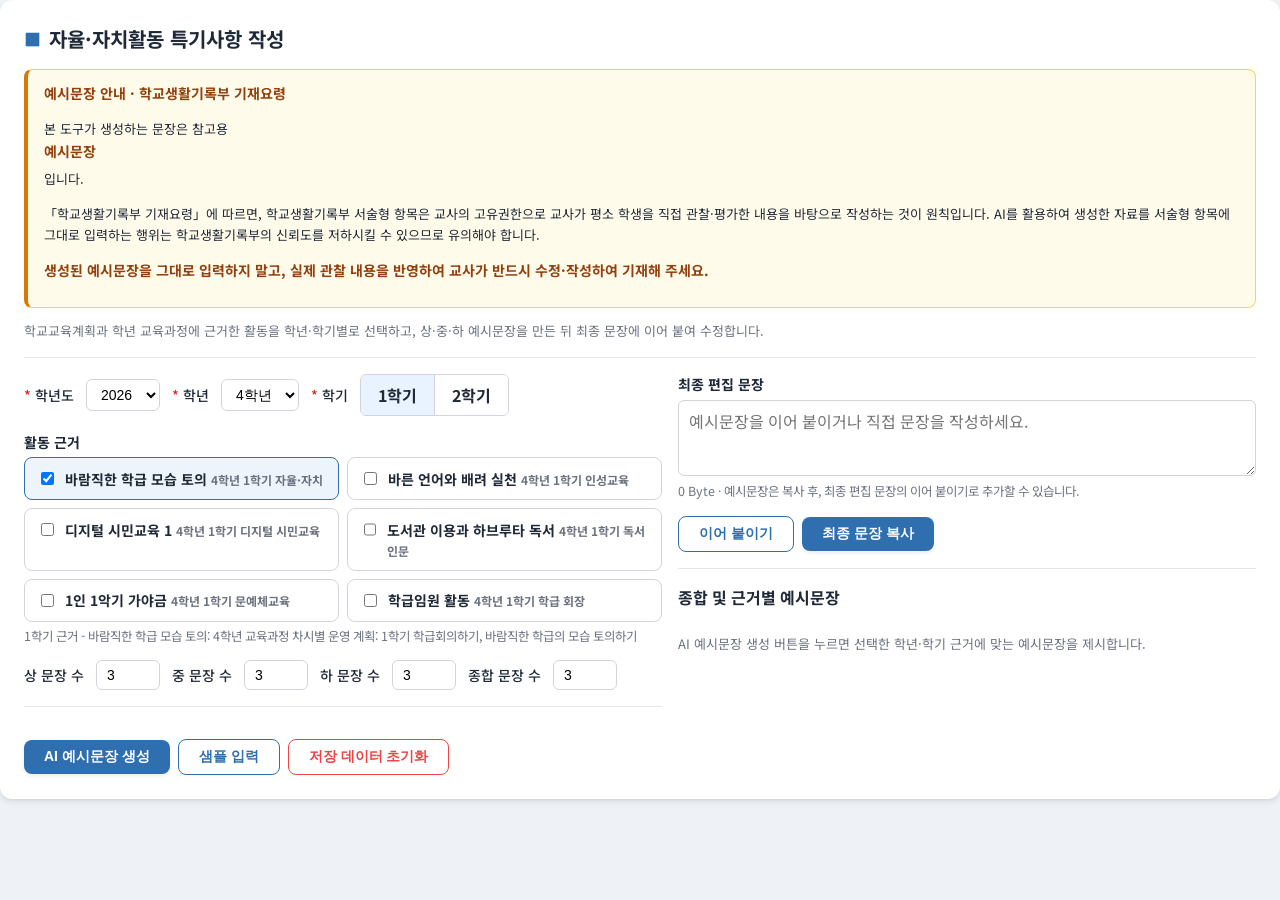
==== tabs/activity/index.html @ bfd838aa "Restrict append to final editor and add per-sentence copy buttons Co-authored-by: Cursor <cursoragen" ====
<!DOCTYPE html>
<html lang="ko">
<head>
  <meta charset="UTF-8">
  <meta name="viewport" content="width=device-width, initial-scale=1.0">
  <title>자율·자치활동 관리</title>
  <link href="https://fonts.googleapis.com/css2?family=Noto+Sans+KR:wght@400;500;700&display=swap" rel="stylesheet">
  <link rel="stylesheet" href="../../shared/css/neis-theme.css">
  <style>
    body {
      margin: 0;
      padding: 0;
    }

    .activity-layout {
      display: grid;
      grid-template-columns: minmax(0, 1.05fr) minmax(320px, 0.95fr);
      gap: 1rem;
    }

    .field-stack {
      display: flex;
      flex-direction: column;
      gap: 0.35rem;
      margin-bottom: 0.9rem;
    }

    .field-stack label {
      font-size: 0.875rem;
      font-weight: 700;
    }

    .field-stack select,
    .field-stack input,
    .field-stack textarea {
      border: 1px solid var(--neis-border);
      border-radius: 0.375rem;
      padding: 0.5rem 0.625rem;
      font: inherit;
      background: #fff;
      min-width: 0;
    }

    .field-stack textarea {
      min-height: 76px;
      resize: vertical;
    }

    .term-toggle {
      display: inline-flex;
      border: 1px solid var(--neis-border);
      border-radius: 0.375rem;
      overflow: hidden;
      background: #fff;
    }

    .term-option {
      border: 0;
      border-right: 1px solid var(--neis-border);
      background: #fff;
      color: var(--neis-text);
      min-width: 4.6rem;
      padding: 0.48rem 0.7rem;
      font: inherit;
      font-weight: 700;
      cursor: pointer;
    }

    .term-option:last-child {
      border-right: 0;
    }

    .term-option.active {
      background: #e9f2ff;
      color: var(--neis-primary);
      box-shadow: inset 0 0 0 1px var(--neis-primary);
    }

    .button-row {
      display: flex;
      flex-wrap: wrap;
      gap: 0.5rem;
      align-items: center;
      margin-top: 1rem;
    }

    .suggestions {
      display: flex;
      flex-direction: column;
      gap: 0.75rem;
    }

    .editor {
      width: 100%;
      min-height: 130px;
      resize: vertical;
      border: 1px solid var(--neis-border);
      border-radius: 0.5rem;
      padding: 0.75rem;
      font: inherit;
      line-height: 1.6;
      box-sizing: border-box;
    }

    .meta-line {
      color: var(--neis-text-muted);
      font-size: 0.78rem;
      line-height: 1.5;
    }

    .section-divider {
      border-top: 1px solid var(--neis-border-light);
      padding-top: 1rem;
      margin-top: 1rem;
    }

    .hidden {
      display: none !important;
    }

    @media (max-width: 900px) {
      .activity-layout {
        grid-template-columns: 1fr;
      }
    }
  </style>
</head>
<body class="neis-body">
  <section class="neis-card">
    <div class="neis-card-title">자율·자치활동 특기사항 작성</div>
    <p class="neis-note">학교교육계획과 학년 교육과정에 근거한 활동을 학년·학기별로 선택하고, 상·중·하 예시문장을 만든 뒤 최종 문장에 이어 붙여 수정합니다.</p>

    <div class="activity-layout section-divider">
      <form id="activity-form">
        <div class="neis-filter-row">
          <label for="school-year" class="required">학년도</label>
          <select id="school-year">
            <option value="2026">2026</option>
          </select>

          <label for="grade-select" class="required">학년</label>
          <select id="grade-select">
            <option value="1">1학년</option>
            <option value="2">2학년</option>
            <option value="3">3학년</option>
            <option value="4" selected>4학년</option>
            <option value="5">5학년</option>
            <option value="6">6학년</option>
          </select>

          <label class="required">학기</label>
          <div id="semester-toggle" class="term-toggle" role="group" aria-label="자율활동 학기 선택">
            <button class="term-option active" type="button" data-semester="1">1학기</button>
            <button class="term-option" type="button" data-semester="2">2학기</button>
          </div>
        </div>

        <div class="field-stack">
          <label>활동 근거</label>
          <div id="activity-list" class="choice-list"></div>
          <div id="activity-basis" class="meta-line"></div>
        </div>

        <div class="neis-filter-row">
          <label for="excellent-count">상 문장 수</label>
          <input id="excellent-count" type="number" min="0" max="25" value="3">
          <label for="good-count">중 문장 수</label>
          <input id="good-count" type="number" min="0" max="25" value="3">
          <label for="effort-count">하 문장 수</label>
          <input id="effort-count" type="number" min="0" max="25" value="3">
          <label for="combined-count">종합 문장 수</label>
          <input id="combined-count" type="number" min="0" max="25" value="3">
        </div>

        <div class="section-divider">
          <input id="officer-enabled" class="hidden" type="checkbox">

          <div id="officer-fields" class="hidden" style="margin-top:0.75rem;">
            <div class="neis-filter-row">
              <label for="officer-term">임원 학기</label>
              <select id="officer-term">
                <option value="1학기">1학기</option>
                <option value="2학기">2학기</option>
                <option value="1년">1년</option>
              </select>
              <label for="officer-type">종류</label>
              <select id="officer-type">
                <option value="학급">학급</option>
                <option value="학년">학년</option>
                <option value="전교">전교</option>
              </select>
            </div>
            <div class="field-stack">
              <label for="officer-title">직책</label>
              <input id="officer-title" type="text" value="회장">
            </div>
            <div class="field-stack">
              <label for="officer-period">임원 기간</label>
              <input id="officer-period" type="text">
              <div class="meta-line">기재요령 예시: 3학년: 1학기 학급 부회장(2026.03.01.-2026.08.18.)</div>
            </div>
          </div>
        </div>

        <div class="button-row">
          <button class="btn-primary" type="submit" id="generate-btn">AI 예시문장 생성</button>
          <button class="btn-outline" type="button" id="sample-btn">샘플 입력</button>
          <button class="btn-danger-outline" type="button" id="clear-btn">저장 데이터 초기화</button>
        </div>
      </form>

      <aside>
        <div class="field-stack">
          <label for="final-text">최종 편집 문장</label>
          <textarea id="final-text" class="editor" placeholder="예시문장을 이어 붙이거나 직접 문장을 작성하세요."></textarea>
          <div class="meta-line"><span id="byte-count">0 Byte</span> · 예시문장은 복사 후, 최종 편집 문장의 이어 붙이기로 추가할 수 있습니다.</div>
        </div>
        <div class="button-row">
          <button class="btn-outline" type="button" id="append-final-btn">이어 붙이기</button>
          <button class="btn-primary" type="button" id="copy-final-btn">최종 문장 복사</button>
        </div>

        <div class="section-divider">
          <div class="section-label">종합 및 근거별 예시문장</div>
          <div id="result-list" class="suggestions">
            <p class="neis-note">AI 예시문장 생성 버튼을 누르면 종합 예시문장과 선택한 활동 근거별 예시문장을 제시합니다. 복사 버튼으로 문장별 복사가 가능합니다.</p>
          </div>
        </div>
      </aside>
    </div>
  </section>

  <script src="../../shared/js/harness.js"></script>
  <script src="./js/app.js"></script>
</body>
</html>
---- shared/css/neis-theme.css ----
/*
 * NEIS 톤 통일 디자인 시스템
 * 정의: DESIGN.md 참고
 * 적용: shell(index.html) + tabs/comments, tabs/activity, tabs/behavior 공통 import
 */

:root {
  /* Brand / Header */
  --neis-navy: #15335c;
  --neis-navy-dark: #0e2545;
  --neis-blue: #2f6fb0;
  --neis-blue-bright: #2563eb;
  --neis-sky: #8ee3f5;
  --neis-sky-light: #a8e0ff;

  /* Surfaces */
  --neis-bg: #eef1f5;
  --neis-card: #ffffff;
  --neis-border: #d1d5db;
  --neis-border-light: #e5e7eb;

  /* Text */
  --neis-text: #1f2937;
  --neis-text-muted: #6b7280;
  --neis-required: #dc2626;

  /* Buttons */
  --neis-btn-primary: #2f6fb0;
  --neis-btn-primary-hover: #25588f;

  /* Radius / Shadow */
  --neis-radius: 0.75rem;
  --neis-shadow: 0 4px 6px rgba(0, 0, 0, 0.06), 0 1px 3px rgba(0, 0, 0, 0.08);
}

/* ===================== 기본 ===================== */
body.neis-body {
  font-family: 'Noto Sans KR', sans-serif;
  background: var(--neis-bg);
  color: var(--neis-text);
}

.hidden {
  display: none !important;
}

.button-row {
  display: flex;
  flex-wrap: wrap;
  gap: 0.5rem;
  align-items: center;
  margin-top: 1rem;
}

/* ===================== 최상단 헤더 ===================== */
.neis-app-header {
  display: flex;
  align-items: center;
  justify-content: space-between;
  background: var(--neis-navy);
  color: #ffffff;
  padding: 0.5rem 1.25rem;
  font-size: 0.875rem;
}

.neis-app-header .header-left {
  display: flex;
  align-items: center;
  gap: 0.75rem;
}

.neis-app-header .school-badge {
  background: var(--neis-blue);
  color: #ffffff;
  border-radius: 0.375rem;
  padding: 0.125rem 0.625rem;
  font-weight: 700;
  font-size: 0.8125rem;
}

.neis-app-header .app-title {
  font-weight: 600;
  letter-spacing: 0.01em;
}

.neis-app-header .header-right {
  display: flex;
  align-items: center;
  gap: 0.5rem;
  color: #cbd5e1;
  font-size: 0.8125rem;
}

/* ===================== 탭 내비게이션 ===================== */
.neis-tabbar {
  display: flex;
  gap: 0.25rem;
  background: #ffffff;
  border-bottom: 1px solid var(--neis-border-light);
  padding: 0 1rem;
}

.neis-tab {
  padding: 0.625rem 1.25rem;
  font-size: 0.9375rem;
  color: var(--neis-text-muted);
  border-bottom: 3px solid transparent;
  cursor: pointer;
  transition: color 0.2s ease, border-color 0.2s ease;
  background: none;
  border-left: none;
  border-right: none;
  border-top: none;
}

.neis-tab:hover {
  color: var(--neis-blue-bright);
}

.neis-tab.active {
  color: var(--neis-blue-bright);
  font-weight: 600;
  border-bottom-color: var(--neis-blue-bright);
}

/* ===================== 콘텐츠 카드 ===================== */
.neis-card {
  background: var(--neis-card);
  border-radius: var(--neis-radius);
  box-shadow: var(--neis-shadow);
  padding: 1.5rem;
}

.neis-card-title {
  display: flex;
  align-items: center;
  font-size: 1.25rem;
  font-weight: 700;
  color: var(--neis-text);
  margin-bottom: 1rem;
}

.neis-card-title::before {
  content: "\25A0"; /* ■ */
  color: var(--neis-blue);
  margin-right: 0.5rem;
  font-size: 0.85em;
}

/* ===================== 서브탭 ===================== */
.neis-subtabs {
  display: flex;
  gap: 1rem;
  border-bottom: 1px solid var(--neis-border-light);
  margin-bottom: 1rem;
}

.neis-subtab {
  padding: 0.5rem 0.25rem;
  font-size: 0.9375rem;
  color: var(--neis-text-muted);
  border-bottom: 3px solid transparent;
  cursor: pointer;
  background: none;
  border-left: none;
  border-right: none;
  border-top: none;
  transition: color 0.2s ease, border-color 0.2s ease;
}

.neis-subtab:hover {
  color: var(--neis-blue-bright);
}

.neis-subtab.active {
  color: var(--neis-blue-bright);
  font-weight: 600;
  border-bottom-color: var(--neis-blue-bright);
}

/* ===================== 안내 문구 ===================== */
.neis-note {
  color: var(--neis-text-muted);
  font-size: 0.8125rem;
  line-height: 1.6;
}

.neis-disclaimer {
  margin: 0.75rem 0 0;
  padding: 0.75rem 1rem;
  border: 1px solid #fcd34d;
  border-left: 4px solid #d97706;
  border-radius: 0.5rem;
  background: #fffbeb;
  color: var(--neis-text);
  font-size: 0.8125rem;
  line-height: 1.65;
}

.neis-disclaimer strong {
  display: block;
  margin-bottom: 0.35rem;
  color: #92400e;
  font-size: 0.875rem;
}

.neis-disclaimer p + p {
  margin-top: 0.45rem;
}

.section-label {
  font-weight: 700;
  margin-bottom: 0.75rem;
}

.inline-check {
  display: flex;
  align-items: center;
  gap: 0.4rem;
  font-weight: 700;
  font-size: 0.875rem;
}

.choice-list {
  display: grid;
  grid-template-columns: repeat(auto-fit, minmax(220px, 1fr));
  gap: 0.5rem;
}

.choice-item {
  display: flex;
  align-items: flex-start;
  gap: 0.5rem;
  border: 1px solid var(--neis-border);
  border-radius: 0.5rem;
  background: #fff;
  padding: 0.65rem 0.75rem;
  cursor: pointer;
}

.choice-item input {
  margin-top: 0.2rem;
}

.choice-item.active {
  border-color: var(--neis-blue);
  background: #eef4fb;
}

.choice-item-title {
  font-size: 0.875rem;
  font-weight: 700;
  line-height: 1.35;
}

.choice-item-meta {
  color: var(--neis-text-muted);
  font-size: 0.75rem;
  margin-top: 0.1rem;
}

/* ===================== 필터 영역 ===================== */
.neis-filter-row {
  display: flex;
  flex-wrap: wrap;
  align-items: center;
  gap: 0.75rem;
  margin-bottom: 1rem;
}

.neis-filter-row label {
  font-size: 0.875rem;
  font-weight: 500;
  color: var(--neis-text);
  display: flex;
  align-items: center;
  gap: 0.25rem;
}

.neis-filter-row label.required::before {
  content: "*";
  color: var(--neis-required);
}

.neis-filter-row select,
.neis-filter-row input[type="text"],
.neis-filter-row input[type="number"] {
  border: 1px solid var(--neis-border);
  border-radius: 0.375rem;
  padding: 0.375rem 0.625rem;
  font-size: 0.875rem;
  background: #ffffff;
}

/* ===================== 테이블 ===================== */
.neis-table {
  width: 100%;
  border-collapse: collapse;
  font-size: 0.875rem;
}

.neis-table thead th {
  background: var(--neis-navy);
  color: #ffffff;
  font-weight: 600;
  padding: 0.625rem 0.75rem;
  text-align: left;
  white-space: nowrap;
}

.neis-table tbody td {
  padding: 0.5rem 0.75rem;
  border-bottom: 1px solid var(--neis-border-light);
  vertical-align: middle;
}

.neis-table tbody tr:hover {
  background: #f9fafb;
}

.neis-table .student-link {
  color: var(--neis-blue);
  text-decoration: underline;
  cursor: pointer;
}

.neis-table textarea,
.neis-table input[type="text"] {
  width: 100%;
  border: 1px solid var(--neis-border);
  border-radius: 0.375rem;
  padding: 0.375rem 0.5rem;
  font-size: 0.875rem;
  font-family: inherit;
}

.byte-counter {
  color: var(--neis-text-muted);
  font-size: 0.75rem;
  text-align: right;
  white-space: nowrap;
}

/* ===================== 버튼 ===================== */
.btn-primary {
  background: var(--neis-btn-primary);
  color: #ffffff;
  border: none;
  border-radius: 0.5rem;
  padding: 0.5rem 1.25rem;
  font-weight: 600;
  font-size: 0.875rem;
  cursor: pointer;
  transition: background-color 0.2s ease, transform 0.15s ease, box-shadow 0.15s ease;
  box-shadow: 0 2px 4px rgba(0, 0, 0, 0.08);
}

.btn-primary:hover {
  background: var(--neis-btn-primary-hover);
  transform: translateY(-1px);
  box-shadow: 0 4px 6px rgba(0, 0, 0, 0.12);
}

.btn-primary:disabled {
  background: #9ca3af;
  cursor: not-allowed;
  transform: none;
  box-shadow: none;
}

.btn-outline {
  background: #ffffff;
  color: var(--neis-blue);
  border: 1px solid var(--neis-blue);
  border-radius: 0.5rem;
  padding: 0.5rem 1.25rem;
  font-weight: 600;
  font-size: 0.875rem;
  cursor: pointer;
  transition: background-color 0.2s ease;
}

.btn-outline:hover {
  background: #eef4fb;
}

.btn-danger-outline {
  background: #ffffff;
  color: #ef4444;
  border: 1px solid #ef4444;
  border-radius: 0.5rem;
  padding: 0.5rem 1.25rem;
  font-weight: 600;
  font-size: 0.875rem;
  cursor: pointer;
  transition: background-color 0.2s ease;
}

.btn-danger-outline:hover {
  background: #fef2f2;
}

/* ===================== AI 결과 카드 (복사용) ===================== */
.result-item {
  background-color: #ffffff;
  border: 1px solid var(--neis-border);
  padding: 0.75rem 1rem;
  border-radius: 0.5rem;
  transition: all 0.2s ease-in-out;
  box-shadow: 0 1px 2px rgba(0, 0, 0, 0.05);
  font-size: 0.95rem;
  line-height: 1.6;
}

.result-item-text {
  display: block;
  cursor: pointer;
}

.result-item-actions {
  display: flex;
  flex-wrap: wrap;
  gap: 0.4rem;
  margin-top: 0.6rem;
}

.copy-button {
  border: 1px solid var(--neis-border);
  border-radius: 0.375rem;
  background: #f8fafc;
  color: var(--neis-blue);
  padding: 0.32rem 0.6rem;
  font: inherit;
  font-size: 0.82rem;
  font-weight: 700;
  cursor: pointer;
}

.copy-button-secondary {
  color: var(--neis-text-muted);
  background: #fff;
}

.copy-button:hover {
  background: #eef4fb;
  border-color: var(--neis-blue-bright);
}

.domain-card {
  border: 1px solid var(--neis-border-light);
  border-radius: 0.5rem;
  background: #fff;
  overflow: hidden;
}

.domain-header {
  width: 100%;
  border: 0;
  background: #f8fafc;
  padding: 0.8rem 1rem;
  text-align: left;
  font: inherit;
  font-weight: 700;
  color: var(--neis-navy);
  cursor: pointer;
}

.domain-body {
  display: none;
  padding: 0.75rem;
  border-top: 1px solid var(--neis-border-light);
}

.domain-card.open .domain-body {
  display: block;
}

.result-item:hover {
  background-color: #f9fafb;
  border-color: var(--neis-blue-bright);
  transform: translateY(-2px);
  box-shadow: 0 4px 6px rgba(0, 0, 0, 0.05);
}

.result-item.clicked {
  background-color: #e0f2fe;
  border-color: var(--neis-blue-bright);
  color: #1e40af;
  font-weight: 500;
  cursor: not-allowed;
  opacity: 0.8;
  transform: none;
  box-shadow: none;
}

.neis-toast {
  position: fixed;
  left: 50%;
  bottom: 24px;
  transform: translateX(-50%);
  z-index: 9999;
  padding: 10px 16px;
  border-radius: 999px;
  background: var(--neis-navy);
  color: #fff;
  font-size: 13px;
  font-weight: 700;
  box-shadow: 0 10px 24px rgba(15, 23, 42, 0.2);
  opacity: 0;
  pointer-events: none;
  transition: opacity 180ms ease;
}

.neis-toast.visible {
  opacity: 1;
}

.neis-toast[data-tone="error"] {
  background: #991b1b;
}

/* ===================== 로더 ===================== */
.neis-loader {
  border: 4px solid #f3f3f3;
  border-top: 4px solid var(--neis-blue-bright);
  border-radius: 50%;
  width: 32px;
  height: 32px;
  animation: neis-spin 1s linear infinite;
}

@keyframes neis-spin {
  0% { transform: rotate(0deg); }
  100% { transform: rotate(360deg); }
}

/* ===================== 강조 그라데이션 (부분 사용) ===================== */
.neis-accent-gradient {
  background: linear-gradient(135deg, var(--neis-sky-light) 0%, var(--neis-sky) 100%);
}
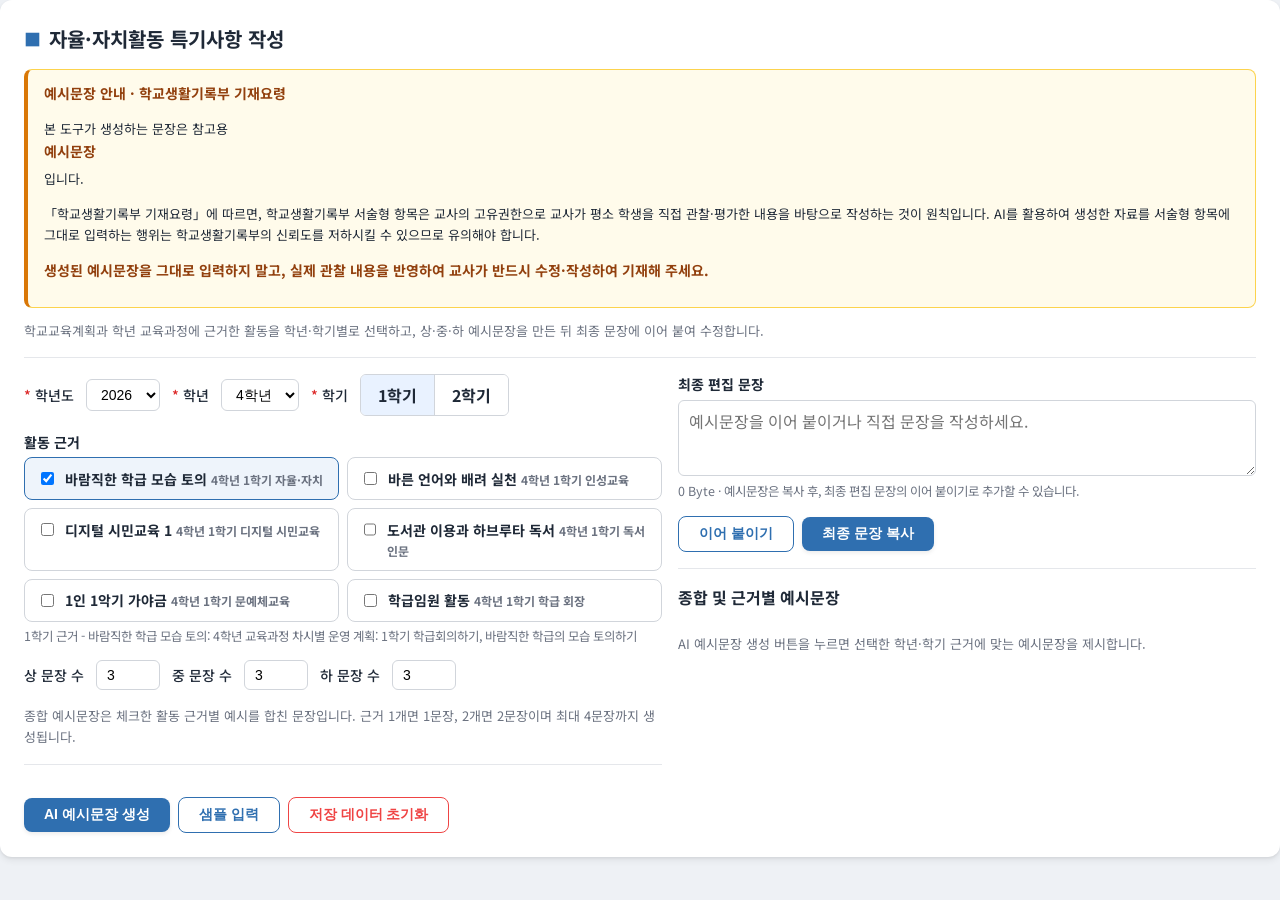
==== commit 704802c7: "Derive combined sentences from checked activity bases, max 4 Co-authored-by: Cursor <cursoragent@cur" ====
--- a/tabs/activity/index.html
+++ b/tabs/activity/index.html
@@ -168,9 +168,8 @@
           <input id="good-count" type="number" min="0" max="25" value="3">
           <label for="effort-count">하 문장 수</label>
           <input id="effort-count" type="number" min="0" max="25" value="3">
-          <label for="combined-count">종합 문장 수</label>
-          <input id="combined-count" type="number" min="0" max="25" value="3">
-        </div>
+        </div>
+        <p class="neis-note">종합 예시문장은 체크한 활동 근거별 예시를 합친 문장입니다. 근거 1개면 1문장, 2개면 2문장이며 최대 4문장까지 생성됩니다.</p>
 
         <div class="section-divider">
           <input id="officer-enabled" class="hidden" type="checkbox">
@@ -223,7 +222,7 @@
         <div class="section-divider">
           <div class="section-label">종합 및 근거별 예시문장</div>
           <div id="result-list" class="suggestions">
-            <p class="neis-note">AI 예시문장 생성 버튼을 누르면 종합 예시문장과 선택한 활동 근거별 예시문장을 제시합니다. 복사 버튼으로 문장별 복사가 가능합니다.</p>
+            <p class="neis-note">AI 예시문장 생성 버튼을 누르면 체크한 활동 근거 수만큼 종합 예시문장(최대 4문장)과 근거별 예시문장을 제시합니다.</p>
           </div>
         </div>
       </aside>
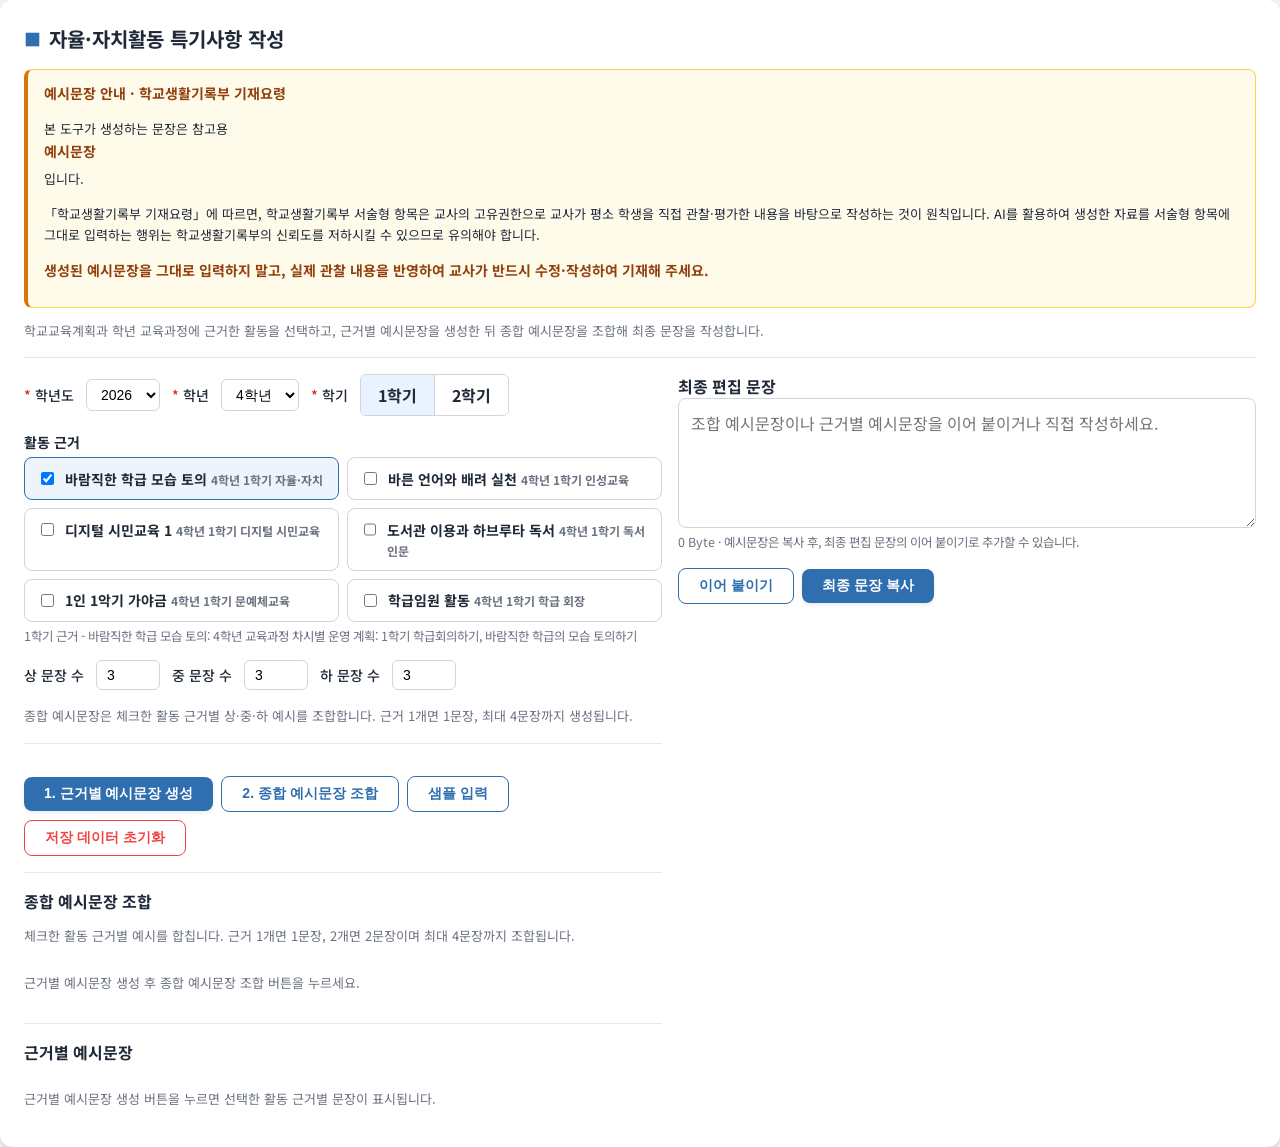
==== commit db1d0019: "Match activity tab layout and two-step flow to comments tab format Co-authored-by: Cursor <cursorage" ====
--- a/tabs/activity/index.html
+++ b/tabs/activity/index.html
@@ -90,6 +90,52 @@
       gap: 0.75rem;
     }
 
+    .result-list {
+      display: flex;
+      flex-direction: column;
+      gap: 0.75rem;
+    }
+
+    .domain-card {
+      border: 1px solid var(--neis-border-light);
+      border-radius: 0.5rem;
+      background: #fff;
+      overflow: hidden;
+    }
+
+    .domain-header {
+      width: 100%;
+      border: 0;
+      background: #f8fafc;
+      padding: 0.8rem 1rem;
+      text-align: left;
+      font: inherit;
+      font-weight: 700;
+      color: var(--neis-navy);
+      cursor: pointer;
+    }
+
+    .domain-body {
+      display: none;
+      padding: 0.75rem;
+      border-top: 1px solid var(--neis-border-light);
+    }
+
+    .domain-card.open .domain-body {
+      display: block;
+    }
+
+    .level-title {
+      font-size: 0.82rem;
+      font-weight: 700;
+      color: var(--neis-text-muted);
+      margin: 0.75rem 0 0.35rem;
+    }
+
+    .level-title:first-child {
+      margin-top: 0;
+    }
+
     .editor {
       width: 100%;
       min-height: 130px;
@@ -128,7 +174,7 @@
 <body class="neis-body">
   <section class="neis-card">
     <div class="neis-card-title">자율·자치활동 특기사항 작성</div>
-    <p class="neis-note">학교교육계획과 학년 교육과정에 근거한 활동을 학년·학기별로 선택하고, 상·중·하 예시문장을 만든 뒤 최종 문장에 이어 붙여 수정합니다.</p>
+    <p class="neis-note">학교교육계획과 학년 교육과정에 근거한 활동을 선택하고, 근거별 예시문장을 생성한 뒤 종합 예시문장을 조합해 최종 문장을 작성합니다.</p>
 
     <div class="activity-layout section-divider">
       <form id="activity-form">
@@ -169,7 +215,7 @@
           <label for="effort-count">하 문장 수</label>
           <input id="effort-count" type="number" min="0" max="25" value="3">
         </div>
-        <p class="neis-note">종합 예시문장은 체크한 활동 근거별 예시를 합친 문장입니다. 근거 1개면 1문장, 2개면 2문장이며 최대 4문장까지 생성됩니다.</p>
+        <p class="neis-note">종합 예시문장은 체크한 활동 근거별 상·중·하 예시를 조합합니다. 근거 1개면 1문장, 최대 4문장까지 생성됩니다.</p>
 
         <div class="section-divider">
           <input id="officer-enabled" class="hidden" type="checkbox">
@@ -202,28 +248,35 @@
         </div>
 
         <div class="button-row">
-          <button class="btn-primary" type="submit" id="generate-btn">AI 예시문장 생성</button>
+          <button class="btn-primary" type="submit" id="generate-btn">1. 근거별 예시문장 생성</button>
+          <button class="btn-outline" type="button" id="combine-btn" disabled>2. 종합 예시문장 조합</button>
           <button class="btn-outline" type="button" id="sample-btn">샘플 입력</button>
           <button class="btn-danger-outline" type="button" id="clear-btn">저장 데이터 초기화</button>
         </div>
+
+        <div class="section-divider">
+          <div class="section-label">종합 예시문장 조합</div>
+          <p class="neis-note">체크한 활동 근거별 예시를 합칩니다. 근거 1개면 1문장, 2개면 2문장이며 최대 4문장까지 조합됩니다.</p>
+          <div id="combined-list" class="result-list">
+            <p class="neis-note">근거별 예시문장 생성 후 종합 예시문장 조합 버튼을 누르세요.</p>
+          </div>
+        </div>
+
+        <div class="section-divider">
+          <div class="section-label">근거별 예시문장</div>
+          <div id="basis-results" class="result-list">
+            <p class="neis-note">근거별 예시문장 생성 버튼을 누르면 선택한 활동 근거별 문장이 표시됩니다.</p>
+          </div>
+        </div>
       </form>
 
       <aside>
-        <div class="field-stack">
-          <label for="final-text">최종 편집 문장</label>
-          <textarea id="final-text" class="editor" placeholder="예시문장을 이어 붙이거나 직접 문장을 작성하세요."></textarea>
-          <div class="meta-line"><span id="byte-count">0 Byte</span> · 예시문장은 복사 후, 최종 편집 문장의 이어 붙이기로 추가할 수 있습니다.</div>
-        </div>
+        <label class="section-label" for="final-text">최종 편집 문장</label>
+        <textarea id="final-text" class="editor" placeholder="조합 예시문장이나 근거별 예시문장을 이어 붙이거나 직접 작성하세요."></textarea>
+        <div class="meta-line"><span id="byte-count">0 Byte</span> · 예시문장은 복사 후, 최종 편집 문장의 이어 붙이기로 추가할 수 있습니다.</div>
         <div class="button-row">
           <button class="btn-outline" type="button" id="append-final-btn">이어 붙이기</button>
           <button class="btn-primary" type="button" id="copy-final-btn">최종 문장 복사</button>
-        </div>
-
-        <div class="section-divider">
-          <div class="section-label">종합 및 근거별 예시문장</div>
-          <div id="result-list" class="suggestions">
-            <p class="neis-note">AI 예시문장 생성 버튼을 누르면 체크한 활동 근거 수만큼 종합 예시문장(최대 4문장)과 근거별 예시문장을 제시합니다.</p>
-          </div>
         </div>
       </aside>
     </div>
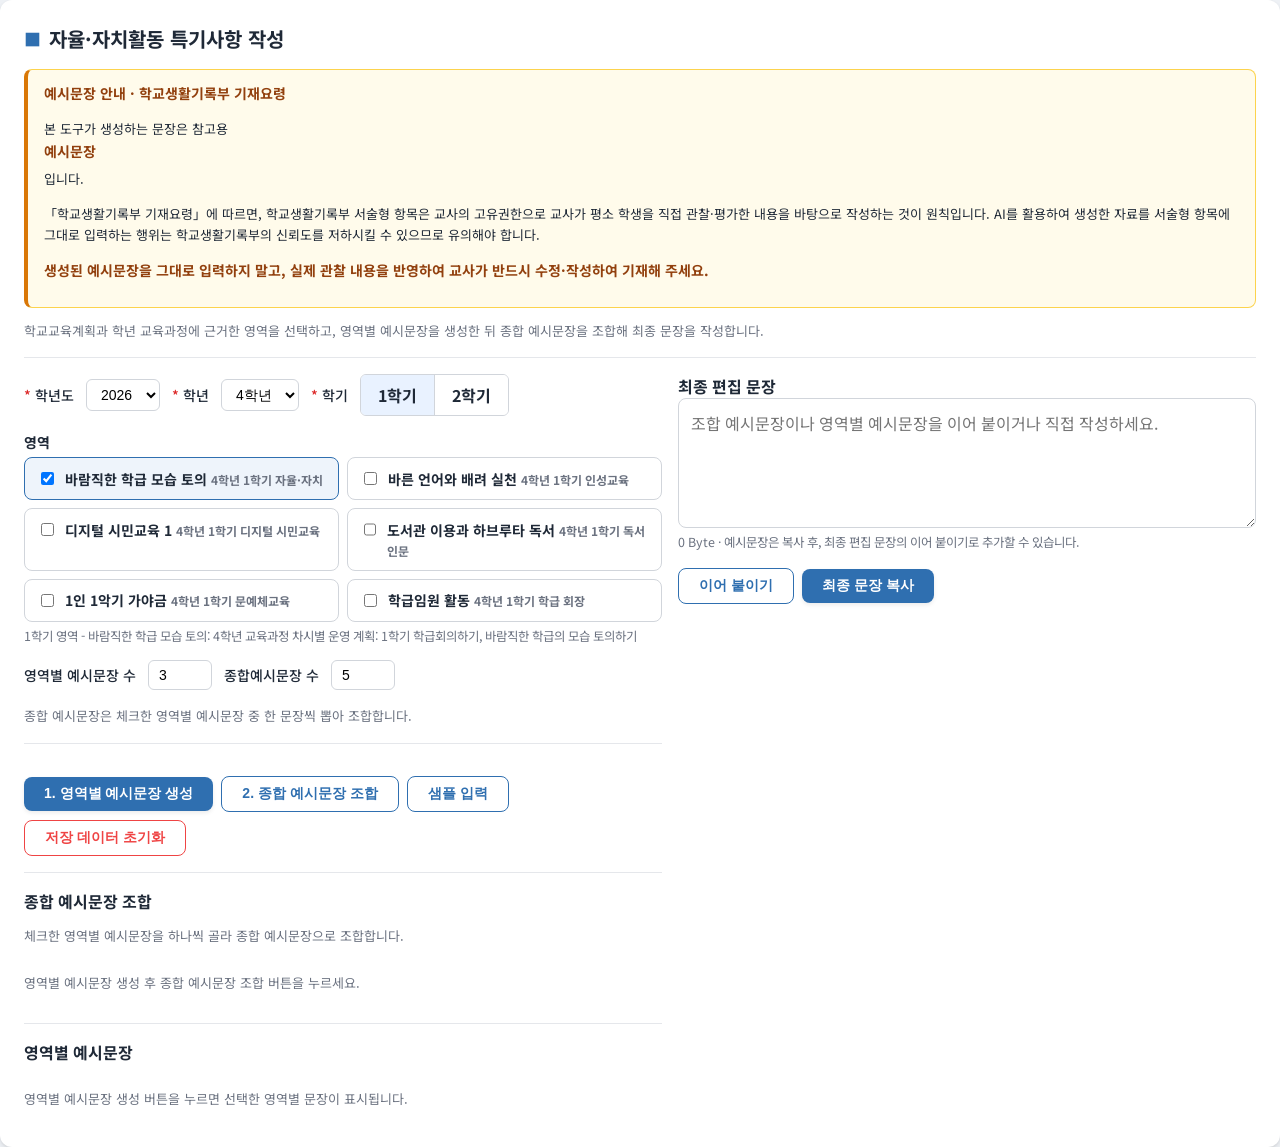
==== commit 5e689340: "Refactor activity example sentence flow" ====
--- a/tabs/activity/index.html
+++ b/tabs/activity/index.html
@@ -174,7 +174,7 @@
 <body class="neis-body">
   <section class="neis-card">
     <div class="neis-card-title">자율·자치활동 특기사항 작성</div>
-    <p class="neis-note">학교교육계획과 학년 교육과정에 근거한 활동을 선택하고, 근거별 예시문장을 생성한 뒤 종합 예시문장을 조합해 최종 문장을 작성합니다.</p>
+    <p class="neis-note">학교교육계획과 학년 교육과정에 근거한 영역을 선택하고, 영역별 예시문장을 생성한 뒤 종합 예시문장을 조합해 최종 문장을 작성합니다.</p>
 
     <div class="activity-layout section-divider">
       <form id="activity-form">
@@ -202,20 +202,18 @@
         </div>
 
         <div class="field-stack">
-          <label>활동 근거</label>
+          <label>영역</label>
           <div id="activity-list" class="choice-list"></div>
           <div id="activity-basis" class="meta-line"></div>
         </div>
 
         <div class="neis-filter-row">
-          <label for="excellent-count">상 문장 수</label>
-          <input id="excellent-count" type="number" min="0" max="25" value="3">
-          <label for="good-count">중 문장 수</label>
-          <input id="good-count" type="number" min="0" max="25" value="3">
-          <label for="effort-count">하 문장 수</label>
-          <input id="effort-count" type="number" min="0" max="25" value="3">
-        </div>
-        <p class="neis-note">종합 예시문장은 체크한 활동 근거별 상·중·하 예시를 조합합니다. 근거 1개면 1문장, 최대 4문장까지 생성됩니다.</p>
+          <label for="basis-count">영역별 예시문장 수</label>
+          <input id="basis-count" type="number" min="1" max="25" value="3">
+          <label for="combined-count">종합예시문장 수</label>
+          <input id="combined-count" type="number" min="1" max="25" value="5">
+        </div>
+        <p class="neis-note">종합 예시문장은 체크한 영역별 예시문장 중 한 문장씩 뽑아 조합합니다.</p>
 
         <div class="section-divider">
           <input id="officer-enabled" class="hidden" type="checkbox">
@@ -248,7 +246,7 @@
         </div>
 
         <div class="button-row">
-          <button class="btn-primary" type="submit" id="generate-btn">1. 근거별 예시문장 생성</button>
+          <button class="btn-primary" type="submit" id="generate-btn">1. 영역별 예시문장 생성</button>
           <button class="btn-outline" type="button" id="combine-btn" disabled>2. 종합 예시문장 조합</button>
           <button class="btn-outline" type="button" id="sample-btn">샘플 입력</button>
           <button class="btn-danger-outline" type="button" id="clear-btn">저장 데이터 초기화</button>
@@ -256,23 +254,23 @@
 
         <div class="section-divider">
           <div class="section-label">종합 예시문장 조합</div>
-          <p class="neis-note">체크한 활동 근거별 예시를 합칩니다. 근거 1개면 1문장, 2개면 2문장이며 최대 4문장까지 조합됩니다.</p>
+          <p class="neis-note">체크한 영역별 예시문장을 하나씩 골라 종합 예시문장으로 조합합니다.</p>
           <div id="combined-list" class="result-list">
-            <p class="neis-note">근거별 예시문장 생성 후 종합 예시문장 조합 버튼을 누르세요.</p>
+            <p class="neis-note">영역별 예시문장 생성 후 종합 예시문장 조합 버튼을 누르세요.</p>
           </div>
         </div>
 
         <div class="section-divider">
-          <div class="section-label">근거별 예시문장</div>
+          <div class="section-label">영역별 예시문장</div>
           <div id="basis-results" class="result-list">
-            <p class="neis-note">근거별 예시문장 생성 버튼을 누르면 선택한 활동 근거별 문장이 표시됩니다.</p>
+            <p class="neis-note">영역별 예시문장 생성 버튼을 누르면 선택한 영역별 문장이 표시됩니다.</p>
           </div>
         </div>
       </form>
 
       <aside>
         <label class="section-label" for="final-text">최종 편집 문장</label>
-        <textarea id="final-text" class="editor" placeholder="조합 예시문장이나 근거별 예시문장을 이어 붙이거나 직접 작성하세요."></textarea>
+        <textarea id="final-text" class="editor" placeholder="조합 예시문장이나 영역별 예시문장을 이어 붙이거나 직접 작성하세요."></textarea>
         <div class="meta-line"><span id="byte-count">0 Byte</span> · 예시문장은 복사 후, 최종 편집 문장의 이어 붙이기로 추가할 수 있습니다.</div>
         <div class="button-row">
           <button class="btn-outline" type="button" id="append-final-btn">이어 붙이기</button>
